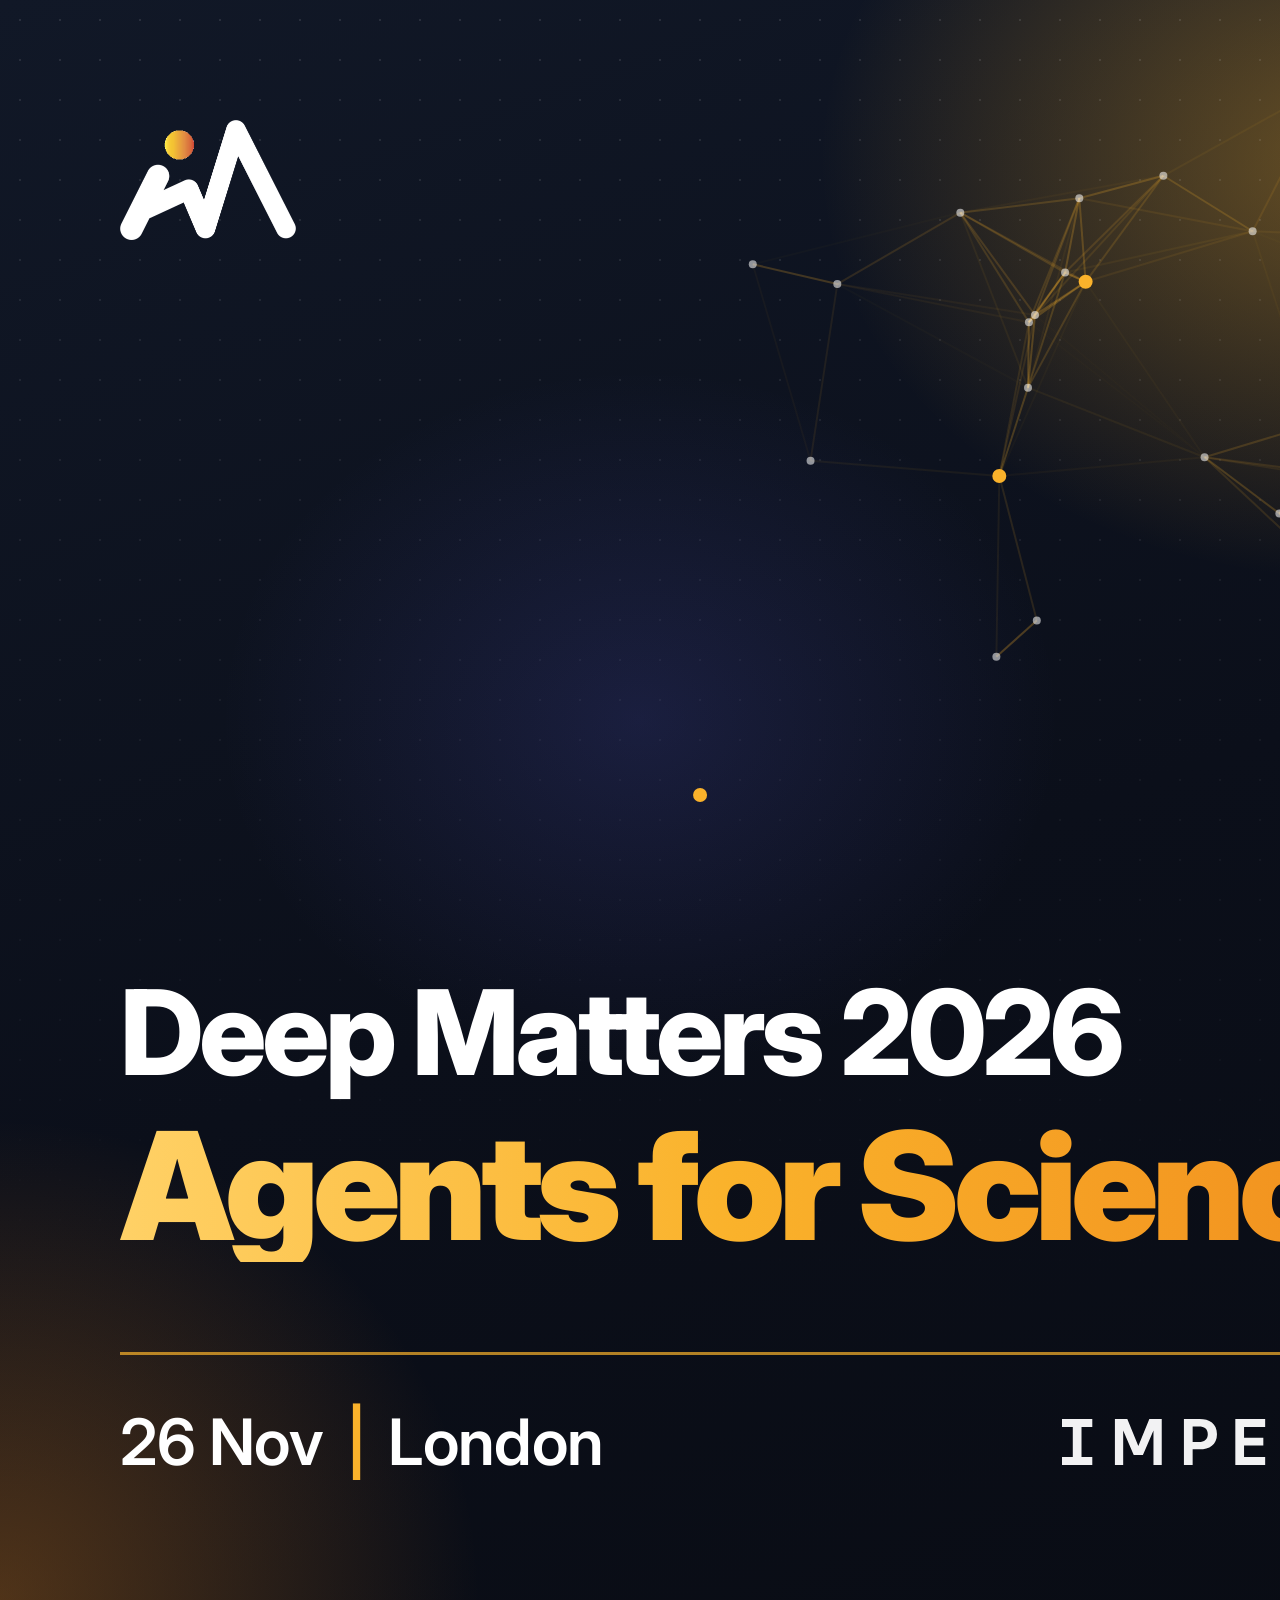
==== tools/luma/cover.html @ 866766c4 "Add Luma cover template (abstract and photo variants)" ====
<!doctype html>
<!-- Luma cover image (1600×1600). Rendered to PNG by tools/luma/render.sh.
     cover.html            → abstract background
     cover.html?bg=photo   → 2025 photo background -->
<html lang="en">
<head>
<meta charset="utf-8" />
<link rel="preconnect" href="https://fonts.googleapis.com" />
<link href="https://fonts.googleapis.com/css2?family=Inter:wght@500;600;800;900&display=swap" rel="stylesheet" />
<style>
  :root { --gold: #fab22b; --amber: #f08a1c; --ink: #0b0f1a; }
  * { box-sizing: border-box; margin: 0; }
  html, body { width: 1600px; height: 1600px; overflow: hidden; }
  body { font-family: Inter, system-ui, sans-serif; color: #fff; background: var(--ink); position: relative; }

  .bg { position: absolute; inset: 0; }
  /* Abstract: dark base, soft gold/amber glows, dot grid */
  .abstract {
    background:
      radial-gradient(900px 700px at 85% 10%, rgba(250, 178, 43, .38), transparent 60%),
      radial-gradient(800px 800px at 0% 100%, rgba(240, 138, 28, .30), transparent 60%),
      radial-gradient(600px 500px at 40% 45%, rgba(99, 102, 241, .16), transparent 70%),
      linear-gradient(160deg, #111827 0%, #0b0f1a 55%, #090c14 100%);
  }
  .dots {
    background-image: radial-gradient(rgba(255, 255, 255, .10) 1.5px, transparent 1.5px);
    background-size: 40px 40px;
    -webkit-mask-image: linear-gradient(180deg, #000 0%, transparent 85%);
  }
  #network { position: absolute; inset: 0; }
  /* Photo: darkened 2025 photo with a gold-tinted gradient for legibility */
  .photo { background: url(photo-bg.jpg) center / cover; filter: saturate(.85); }
  .shade {
    background:
      linear-gradient(180deg, rgba(11, 15, 26, .80) 0%, rgba(11, 15, 26, .45) 30%, rgba(11, 15, 26, .92) 75%, rgba(11, 15, 26, .97) 100%),
      radial-gradient(900px 600px at 90% 0%, rgba(250, 178, 43, .25), transparent 60%);
  }

  .card { position: absolute; inset: 0; padding: 120px; display: flex; flex-direction: column; }
  .logo { height: 120px; width: auto; align-self: flex-start; }
  .titles { margin-top: auto; }
  .event { font-size: 118px; font-weight: 800; letter-spacing: -.035em; line-height: 1; }
  .theme {
    font-size: 150px; font-weight: 900; letter-spacing: -.04em; line-height: 1.02; margin-top: 18px;
    background: linear-gradient(90deg, #ffd166, var(--gold) 45%, var(--amber));
    -webkit-background-clip: text; background-clip: text; color: transparent;
  }
  .footer {
    margin-top: 90px; padding-top: 48px; border-top: 3px solid rgba(250, 178, 43, .7);
    display: flex; align-items: center; justify-content: space-between;
  }
  .when { font-size: 64px; font-weight: 600; letter-spacing: -.01em; }
  .when span { color: var(--gold); margin: 0 .35em; }
  .imperial { height: 46px; width: auto; opacity: .95; }
</style>
</head>
<body>
  <div class="bg abstract" id="bg-abstract"></div>
  <div class="bg dots" id="bg-dots"></div>
  <svg id="network" viewBox="0 0 1600 1600" aria-hidden="true"></svg>
  <div class="bg photo" id="bg-photo" hidden></div>
  <div class="bg shade" id="bg-shade" hidden></div>

  <div class="card">
    <img class="logo" src="logo-light.png" alt="" />
    <div class="titles">
      <div class="event">Deep Matters 2026</div>
      <div class="theme">Agents for Science</div>
    </div>
    <div class="footer">
      <div class="when">26 Nov<span>|</span>London</div>
      <img class="imperial" src="imperial-white.svg" alt="Imperial College London" />
    </div>
  </div>

<script>
  if (new URLSearchParams(location.search).get("bg") === "photo") {
    ["bg-abstract", "bg-dots", "network"].forEach((id) => document.getElementById(id).remove());
    ["bg-photo", "bg-shade"].forEach((id) => (document.getElementById(id).hidden = false));
  } else {
    // Faint "agent network": seeded random nodes in the upper half, linked to near neighbours
    let seed = 7;
    const rand = () => ((seed = (seed * 16807) % 2147483647) / 2147483647);
    const nodes = Array.from({ length: 34 }, () => [700 + rand() * 900, 40 + rand() * 820]);
    const svg = document.getElementById("network");
    let out = "";
    nodes.forEach(([x1, y1], i) => nodes.slice(i + 1).forEach(([x2, y2]) => {
      const d = Math.hypot(x1 - x2, y1 - y2);
      if (d < 230) out += `<line x1="${x1}" y1="${y1}" x2="${x2}" y2="${y2}" stroke="rgba(250,178,43,${(0.35 * (1 - d / 230)).toFixed(2)})" stroke-width="2"/>`;
    }));
    nodes.forEach(([x, y], i) => {
      const r = i % 6 === 0 ? 7 : 4;
      out += `<circle cx="${x}" cy="${y}" r="${r}" fill="${i % 6 === 0 ? "#fab22b" : "rgba(255,255,255,.55)"}"/>`;
    });
    svg.innerHTML = out;
  }
</script>
</body>
</html>
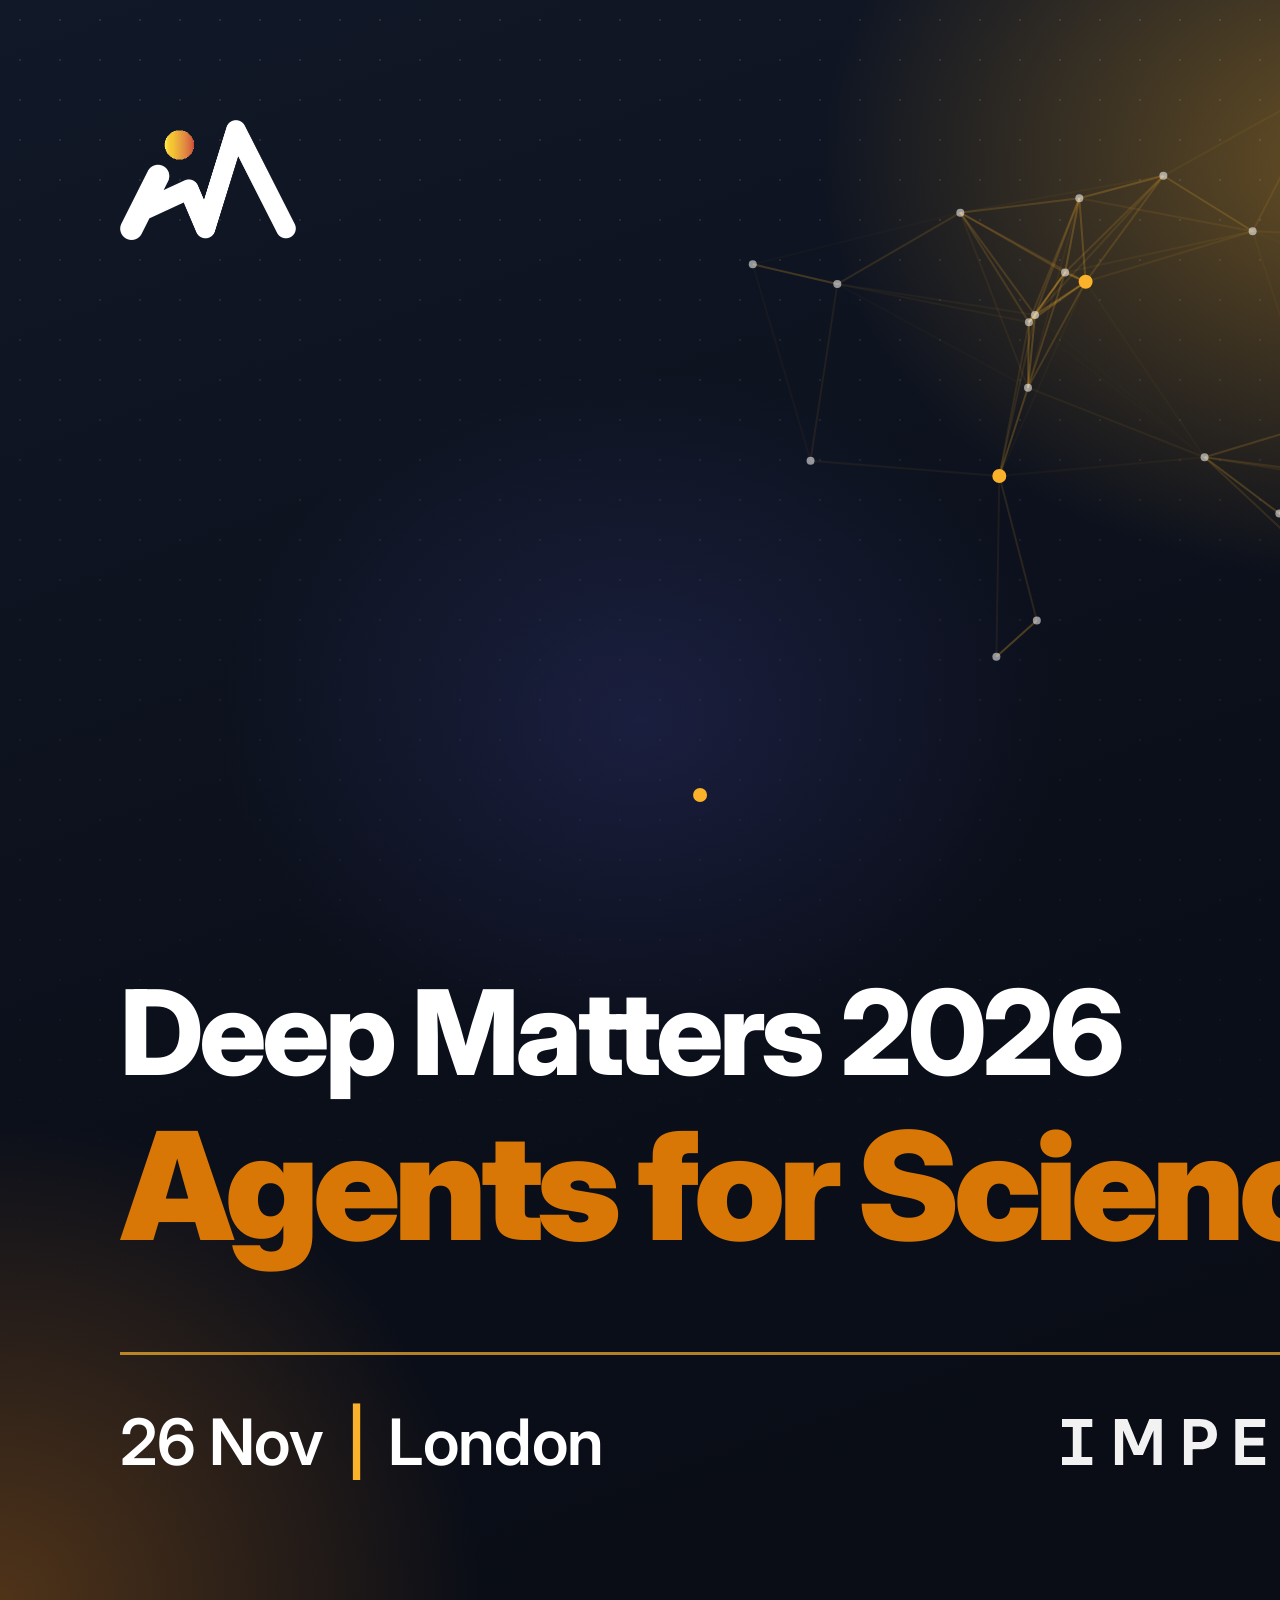
==== commit b6982f9b: "Luma cover: solid amber title to match website" ====
--- a/tools/luma/cover.html
+++ b/tools/luma/cover.html
@@ -42,8 +42,7 @@
   .event { font-size: 118px; font-weight: 800; letter-spacing: -.035em; line-height: 1; }
   .theme {
     font-size: 150px; font-weight: 900; letter-spacing: -.04em; line-height: 1.02; margin-top: 18px;
-    background: linear-gradient(90deg, #ffd166, var(--gold) 45%, var(--amber));
-    -webkit-background-clip: text; background-clip: text; color: transparent;
+    color: #d97706;  /* same amber as the website hero (--accent-2) */
   }
   .footer {
     margin-top: 90px; padding-top: 48px; border-top: 3px solid rgba(250, 178, 43, .7);
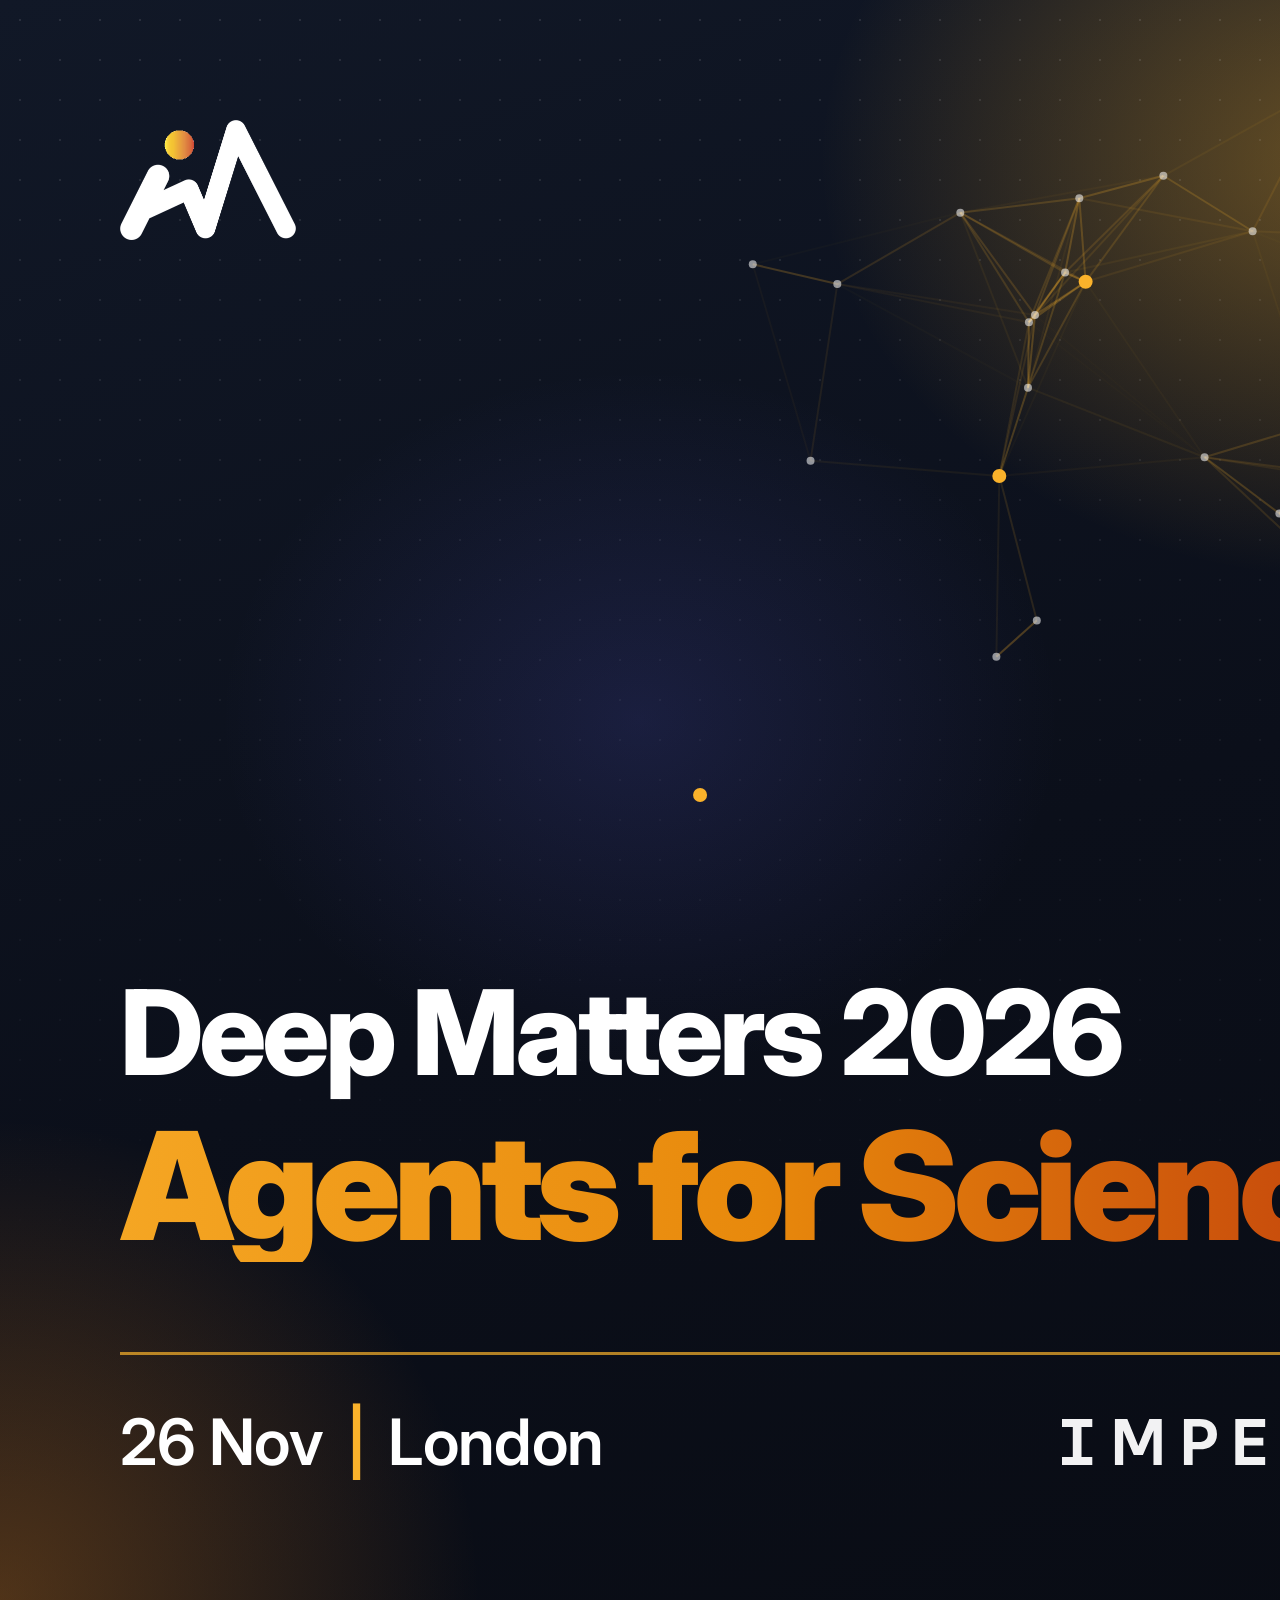
==== commit 9b554e9e: "Shared gradient for 'Agents for Science' (site, link preview, Luma cover); agenda ends with Close at" ====
--- a/tools/luma/cover.html
+++ b/tools/luma/cover.html
@@ -42,7 +42,8 @@
   .event { font-size: 118px; font-weight: 800; letter-spacing: -.035em; line-height: 1; }
   .theme {
     font-size: 150px; font-weight: 900; letter-spacing: -.04em; line-height: 1.02; margin-top: 18px;
-    color: #d97706;  /* same amber as the website hero (--accent-2) */
+    background: linear-gradient(90deg, #f5a623 0%, #e8890c 50%, #c2410c 100%);  /* same as --theme-gradient on the website */
+    -webkit-background-clip: text; background-clip: text; color: transparent; width: fit-content;
   }
   .footer {
     margin-top: 90px; padding-top: 48px; border-top: 3px solid rgba(250, 178, 43, .7);
